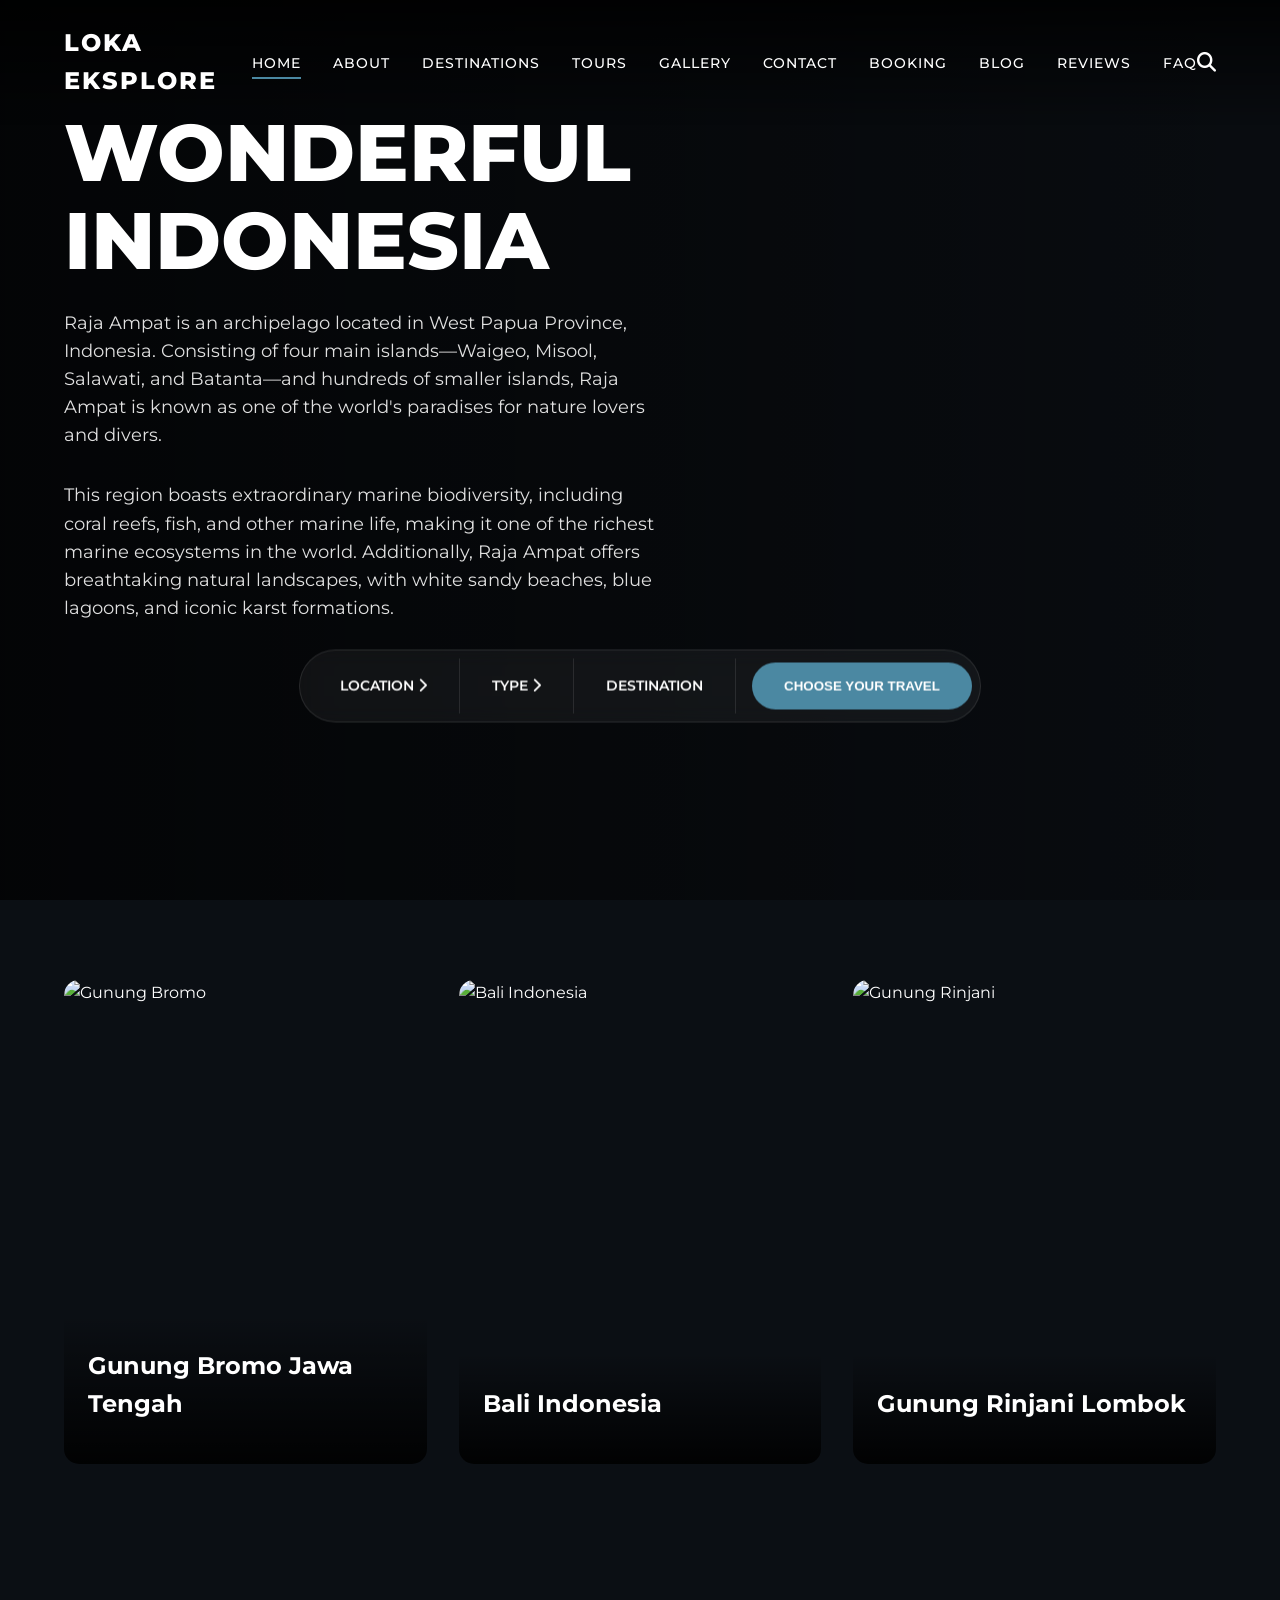
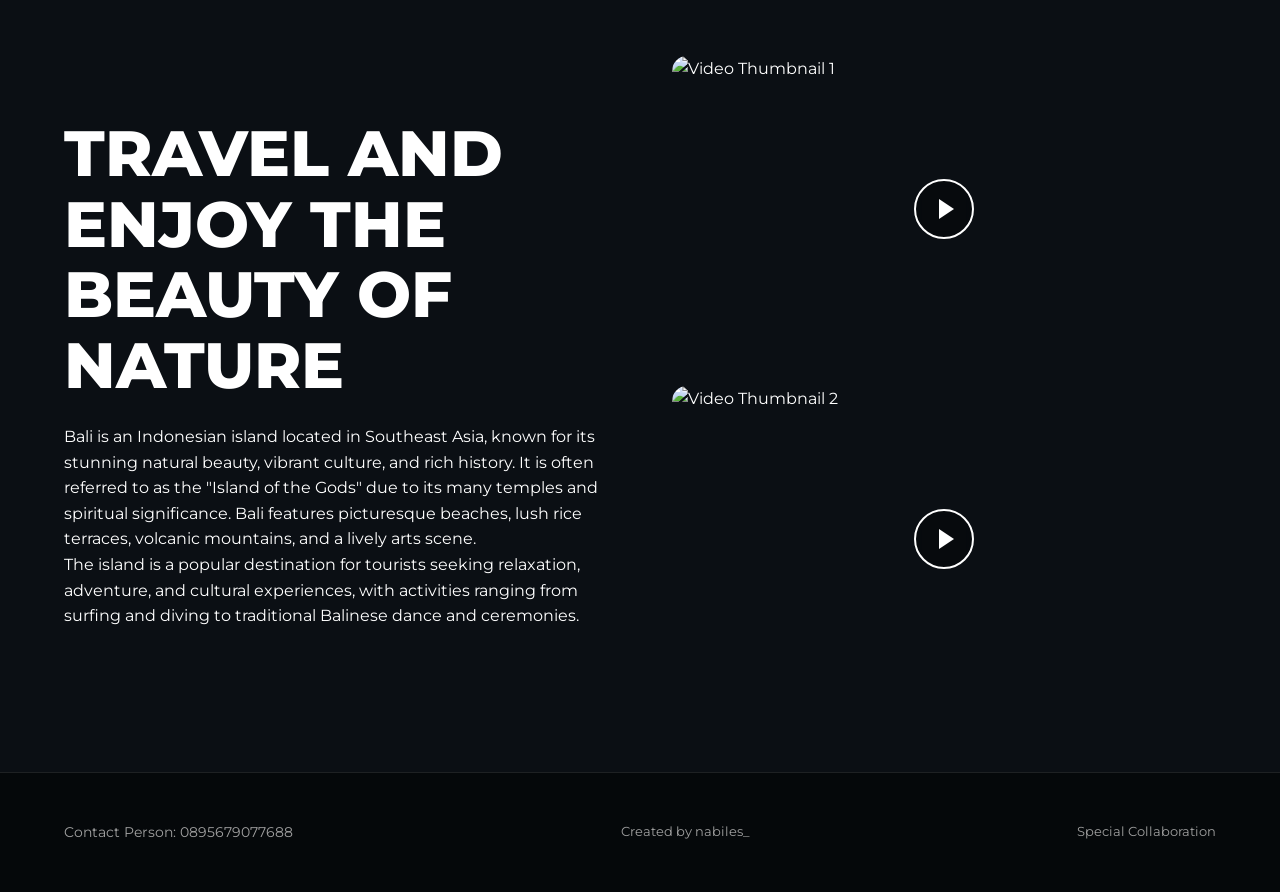
==== index.html @ 3d03f859 "feat: implement initial web pages and site styling for Loka Eksplore tourism platform" ====
<!DOCTYPE html>
<html lang="en">
<head>
    <meta charset="UTF-8">
    <meta name="viewport" content="width=device-width, initial-scale=1.0">
    <title>Loka Eksplore | Wonderful Indonesia</title>
    <link rel="stylesheet" href="css/styles.css">
    <!-- FontAwesome for icons -->
    <link rel="stylesheet" href="https://cdnjs.cloudflare.com/ajax/libs/font-awesome/6.4.0/css/all.min.css">
</head>
<body>

    <header>
        <div class="logo">Loka Eksplore</div>
        <nav>
            <ul>
                <li><a href="index.html" class="active">Home</a></li>
                <li><a href="about.html">About</a></li>
                <li><a href="destinations.html">Destinations</a></li>
                <li><a href="tours.html">Tours</a></li>
                <li><a href="gallery.html">Gallery</a></li>
                <li><a href="contact.html">Contact</a></li>
                <li><a href="booking.html">Booking</a></li>
                <li><a href="blog.html">Blog</a></li>
                <li><a href="reviews.html">Reviews</a></li>
                <li><a href="faq.html">FAQ</a></li>
            </ul>
        </nav>
        <div class="search-icon"><i class="fas fa-search"></i></div>
    </header>

    <main>
        <!-- Hero Section -->
        <section class="hero">
            <div class="hero-content">
                <h1>Wonderful<br>Indonesia</h1>
                <p>Raja Ampat is an archipelago located in West Papua Province, Indonesia. Consisting of four main islands—Waigeo, Misool, Salawati, and Batanta—and hundreds of smaller islands, Raja Ampat is known as one of the world's paradises for nature lovers and divers.</p>
                <p>This region boasts extraordinary marine biodiversity, including coral reefs, fish, and other marine life, making it one of the richest marine ecosystems in the world. Additionally, Raja Ampat offers breathtaking natural landscapes, with white sandy beaches, blue lagoons, and iconic karst formations.</p>
            </div>
            
            <div class="filter-bar">
                <div class="filter-item">LOCATION <i class="fas fa-chevron-right"></i></div>
                <div class="filter-item">TYPE <i class="fas fa-chevron-right"></i></div>
                <div class="filter-item">DESTINATION</div>
                <button class="filter-btn">CHOOSE YOUR TRAVEL</button>
            </div>
        </section>

        <!-- Scrolling Cards Section -->
        <section class="scrolling-destinations">
            <div class="scroll-container">
                <article class="card">
                    <img src="https://images.unsplash.com/photo-1588668214407-6ea9a6d8c272?auto=format&fit=crop&w=600&q=80" alt="Gunung Bromo">
                    <div class="card-info">
                        <h3>Gunung Bromo Jawa Tengah</h3>
                    </div>
                </article>
                <article class="card">
                    <img src="https://images.unsplash.com/photo-1537996194471-e657df975ab4?auto=format&fit=crop&w=600&q=80" alt="Bali Indonesia">
                    <div class="card-info">
                        <h3>Bali Indonesia</h3>
                    </div>
                </article>
                <article class="card">
                    <img src="https://images.unsplash.com/photo-1588668214407-6ea9a6d8c272?auto=format&fit=crop&w=600&q=80" alt="Gunung Rinjani">
                    <div class="card-info">
                        <h3>Gunung Rinjani Lombok</h3>
                    </div>
                </article>
                <article class="card">
                    <img src="https://images.unsplash.com/photo-1604999333679-b86d54738315?auto=format&fit=crop&w=600&q=80" alt="Nusa Penida">
                    <div class="card-info">
                        <h3>Nusa Penida Bali</h3>
                    </div>
                </article>
                <article class="card">
                    <img src="https://images.unsplash.com/photo-1518548419970-58e3b4079ab2?auto=format&fit=crop&w=600&q=80" alt="Raja Ampat">
                    <div class="card-info">
                        <h3>Raja Ampat Papua</h3>
                    </div>
                </article>
            </div>
        </section>

        <!-- Video Section -->
        <section class="video-section">
            <div class="video-text">
                <h2>Travel and<br>Enjoy the<br>Beauty of<br>Nature</h2>
                <p>Bali is an Indonesian island located in Southeast Asia, known for its stunning natural beauty, vibrant culture, and rich history. It is often referred to as the "Island of the Gods" due to its many temples and spiritual significance. Bali features picturesque beaches, lush rice terraces, volcanic mountains, and a lively arts scene.</p>
                <p>The island is a popular destination for tourists seeking relaxation, adventure, and cultural experiences, with activities ranging from surfing and diving to traditional Balinese dance and ceremonies.</p>
            </div>
            <div class="video-grid">
                <div class="video-card">
                    <img src="https://images.unsplash.com/photo-1537996194471-e657df975ab4?auto=format&fit=crop&w=800&q=80" alt="Video Thumbnail 1">
                    <div class="play-btn"></div>
                </div>
                <div class="video-card">
                    <img src="https://images.unsplash.com/photo-1555400038-63f5ba517a47?auto=format&fit=crop&w=800&q=80" alt="Video Thumbnail 2">
                    <div class="play-btn"></div>
                </div>
            </div>
        </section>
    </main>

    <footer>
        <div class="footer-contact">Contact Person: 0895679077688</div>
        <div class="footer-credits">Created by nabiles_</div>
        <div class="footer-credits">Special Collaboration</div>
    </footer>

</body>
</html>
---- css/styles.css ----
@import url('https://fonts.googleapis.com/css2?family=Montserrat:wght@300;400;500;600;700;800&family=Playfair+Display:wght@700&display=swap');

:root {
  --bg-color: #0b0f14;
  --text-primary: #ffffff;
  --text-secondary: #a0a0a0;
  --accent-color: #4b88a2;
  --accent-hover: #3a6b82;
  --glass-bg: rgba(255, 255, 255, 0.05);
  --glass-border: rgba(255, 255, 255, 0.1);
  --glass-blur: blur(10px);
  --font-main: 'Montserrat', sans-serif;
  --font-heading: 'Playfair Display', serif;
}

* {
  margin: 0;
  padding: 0;
  box-sizing: border-box;
}

html {
  scroll-behavior: smooth;
}

body {
  font-family: var(--font-main);
  background-color: var(--bg-color);
  color: var(--text-primary);
  line-height: 1.6;
  overflow-x: hidden;
}

/* Typography */
h1, h2, h3, h4, h5, h6 {
  font-family: var(--font-heading);
  font-weight: 700;
  margin-bottom: 1rem;
}

a {
  text-decoration: none;
  color: inherit;
  transition: color 0.3s ease;
}

a:hover {
  color: var(--accent-color);
}

img, video {
  max-width: 100%;
  height: auto;
  display: block;
}

/* Navigation */
header {
  position: fixed;
  top: 0;
  left: 0;
  width: 100%;
  padding: 1.5rem 5%;
  display: flex;
  justify-content: space-between;
  align-items: center;
  z-index: 1000;
  background: linear-gradient(to bottom, rgba(0,0,0,0.8), transparent);
  transition: background 0.3s ease;
}

.logo {
  font-size: 1.5rem;
  font-weight: 800;
  letter-spacing: 2px;
  text-transform: uppercase;
  color: #fff;
}

nav ul {
  display: flex;
  list-style: none;
  gap: 2rem;
}

nav a {
  font-size: 0.9rem;
  font-weight: 500;
  text-transform: uppercase;
  letter-spacing: 1px;
}

nav a.active {
  border-bottom: 2px solid var(--accent-color);
  padding-bottom: 5px;
}

.search-icon {
  font-size: 1.2rem;
  cursor: pointer;
}

/* Hero Section */
.hero {
  position: relative;
  height: 100vh;
  display: flex;
  flex-direction: column;
  justify-content: center;
  padding: 0 5%;
  background-image: url('https://images.unsplash.com/photo-1518548419970-58e3b4079ab2?auto=format&fit=crop&w=1920&q=80');
  background-size: cover;
  background-position: center;
  background-attachment: fixed;
}

.hero::before {
  content: '';
  position: absolute;
  top: 0; left: 0; width: 100%; height: 100%;
  background: linear-gradient(to right, rgba(0,0,0,0.7) 0%, rgba(0,0,0,0.2) 100%);
}

.hero-content {
  position: relative;
  z-index: 2;
  max-width: 800px;
}

.hero h1 {
  font-size: 5rem;
  line-height: 1.1;
  text-transform: uppercase;
  margin-bottom: 1.5rem;
  font-family: var(--font-main); /* Match image reference */
  font-weight: 800;
}

.hero p {
  font-size: 1.1rem;
  max-width: 600px;
  color: #e0e0e0;
  margin-bottom: 2rem;
}

/* Glassmorphism Search/Filter Bar */
.filter-bar {
  display: flex;
  align-items: center;
  background: var(--glass-bg);
  backdrop-filter: var(--glass-blur);
  -webkit-backdrop-filter: var(--glass-blur);
  border: 1px solid var(--glass-border);
  border-radius: 50px;
  padding: 0.5rem;
  width: max-content;
  margin: 2rem auto;
  position: relative;
  z-index: 10;
  transform: translateY(-50%);
}

.filter-item {
  padding: 1rem 2rem;
  border-right: 1px solid var(--glass-border);
  font-size: 0.9rem;
  font-weight: 600;
  text-transform: uppercase;
  cursor: pointer;
}

.filter-item:last-child {
  border-right: none;
}

.filter-btn {
  background: var(--accent-color);
  color: #fff;
  border: none;
  padding: 1rem 2rem;
  border-radius: 50px;
  font-weight: 600;
  text-transform: uppercase;
  cursor: pointer;
  transition: background 0.3s ease;
  margin-left: 1rem;
}

.filter-btn:hover {
  background: var(--accent-hover);
}

/* Scroll Card Area */
.scrolling-destinations {
  padding: 5rem 5%;
  background-color: var(--bg-color);
}

.scroll-container {
  display: flex;
  overflow-x: auto;
  scroll-snap-type: x mandatory;
  gap: 2rem;
  padding-bottom: 2rem;
  /* Hide scrollbar */
  scrollbar-width: none; /* Firefox */
}

.scroll-container::-webkit-scrollbar {
  display: none; /* Safari and Chrome */
}

.card {
  flex: 0 0 calc(33.333% - 1.33rem);
  scroll-snap-align: start;
  position: relative;
  border-radius: 15px;
  overflow: hidden;
  min-width: 300px;
  aspect-ratio: 3/4;
  cursor: pointer;
  transition: transform 0.3s ease;
}

.card:hover {
  transform: translateY(-10px);
}

.card img {
  width: 100%;
  height: 100%;
  object-fit: cover;
  transition: transform 0.5s ease;
}

.card:hover img {
  transform: scale(1.05);
}

.card-info {
  position: absolute;
  bottom: 0;
  left: 0;
  width: 100%;
  padding: 2rem 1.5rem;
  background: linear-gradient(to top, rgba(0,0,0,0.9), transparent);
}

.card-info h3 {
  font-size: 1.5rem;
  margin-bottom: 0.5rem;
  font-family: var(--font-main);
}

/* Video Section */
.video-section {
  padding: 5rem 5%;
  display: grid;
  grid-template-columns: 1fr 1fr;
  gap: 4rem;
  align-items: center;
}

.video-text h2 {
  font-size: 4rem;
  line-height: 1.1;
  text-transform: uppercase;
  font-family: var(--font-main);
  font-weight: 800;
  margin-bottom: 1.5rem;
}

.video-grid {
  display: grid;
  grid-template-rows: 1fr 1fr;
  gap: 1.5rem;
}

.video-card {
  position: relative;
  border-radius: 15px;
  overflow: hidden;
  aspect-ratio: 16/9;
}

.video-card img {
  width: 100%;
  height: 100%;
  object-fit: cover;
}

.play-btn {
  position: absolute;
  top: 50%;
  left: 50%;
  transform: translate(-50%, -50%);
  width: 60px;
  height: 60px;
  border: 2px solid #fff;
  border-radius: 50%;
  display: flex;
  justify-content: center;
  align-items: center;
  cursor: pointer;
  background: rgba(0,0,0,0.3);
  backdrop-filter: blur(5px);
  transition: all 0.3s ease;
}

.play-btn::after {
  content: '';
  width: 0;
  height: 0;
  border-top: 10px solid transparent;
  border-bottom: 10px solid transparent;
  border-left: 15px solid #fff;
  margin-left: 5px;
}

.play-btn:hover {
  background: var(--accent-color);
  border-color: var(--accent-color);
}

/* Generic Inner Page Header */
.inner-header {
  height: 40vh;
  display: flex;
  justify-content: center;
  align-items: center;
  background-size: cover;
  background-position: center;
  position: relative;
  text-align: center;
}

.inner-header::before {
  content: '';
  position: absolute;
  top: 0; left: 0; width: 100%; height: 100%;
  background: rgba(0,0,0,0.6);
}

.inner-header h1 {
  position: relative;
  z-index: 2;
  font-size: 3.5rem;
  letter-spacing: 2px;
}

/* Container for standard pages */
.container {
  max-width: 1200px;
  margin: 0 auto;
  padding: 4rem 5%;
}

/* Grids */
.grid-3 {
  display: grid;
  grid-template-columns: repeat(auto-fit, minmax(300px, 1fr));
  gap: 2rem;
}

/* Forms */
.form-container {
  background: var(--glass-bg);
  backdrop-filter: var(--glass-blur);
  border: 1px solid var(--glass-border);
  padding: 3rem;
  border-radius: 15px;
  max-width: 600px;
  margin: 0 auto;
}

.form-group {
  margin-bottom: 1.5rem;
}

.form-group label {
  display: block;
  margin-bottom: 0.5rem;
  font-weight: 500;
  color: var(--text-secondary);
}

.form-group input,
.form-group textarea,
.form-group select {
  width: 100%;
  padding: 1rem;
  background: rgba(255, 255, 255, 0.05);
  border: 1px solid var(--glass-border);
  border-radius: 8px;
  color: #fff;
  font-family: inherit;
  transition: border-color 0.3s ease;
}

.form-group input:focus,
.form-group textarea:focus,
.form-group select:focus {
  outline: none;
  border-color: var(--accent-color);
}

.btn-submit {
  width: 100%;
  padding: 1rem;
  background: var(--accent-color);
  color: #fff;
  border: none;
  border-radius: 8px;
  font-size: 1rem;
  font-weight: 600;
  cursor: pointer;
  transition: background 0.3s ease;
}

.btn-submit:hover {
  background: var(--accent-hover);
}

/* Tables for Booking/Tours details */
.data-table {
  width: 100%;
  border-collapse: collapse;
  margin-top: 2rem;
}

.data-table th, .data-table td {
  padding: 1rem;
  text-align: left;
  border-bottom: 1px solid var(--glass-border);
}

.data-table th {
  background: rgba(255,255,255,0.05);
  color: var(--accent-color);
}

/* Footer */
footer {
  background-color: #05080a;
  padding: 3rem 5%;
  display: flex;
  justify-content: space-between;
  align-items: center;
  border-top: 1px solid var(--glass-border);
  flex-wrap: wrap;
  gap: 1rem;
}

.footer-contact {
  font-size: 0.9rem;
  color: var(--text-secondary);
}

.footer-credits {
  font-size: 0.8rem;
  color: var(--text-secondary);
}

/* Responsive */
@media (max-width: 900px) {
  .hero h1 { font-size: 3.5rem; }
  .video-section { grid-template-columns: 1fr; }
  .filter-bar { flex-direction: column; width: 90%; border-radius: 15px; }
  .filter-item { border-right: none; border-bottom: 1px solid var(--glass-border); width: 100%; text-align: center; }
  .filter-btn { margin: 1rem 0 0 0; width: 100%; }
}

@media (max-width: 768px) {
  nav ul { display: none; /* Simplification for mobile, usually needs JS toggle */ }
  .card { flex: 0 0 calc(100% - 2rem); }
}
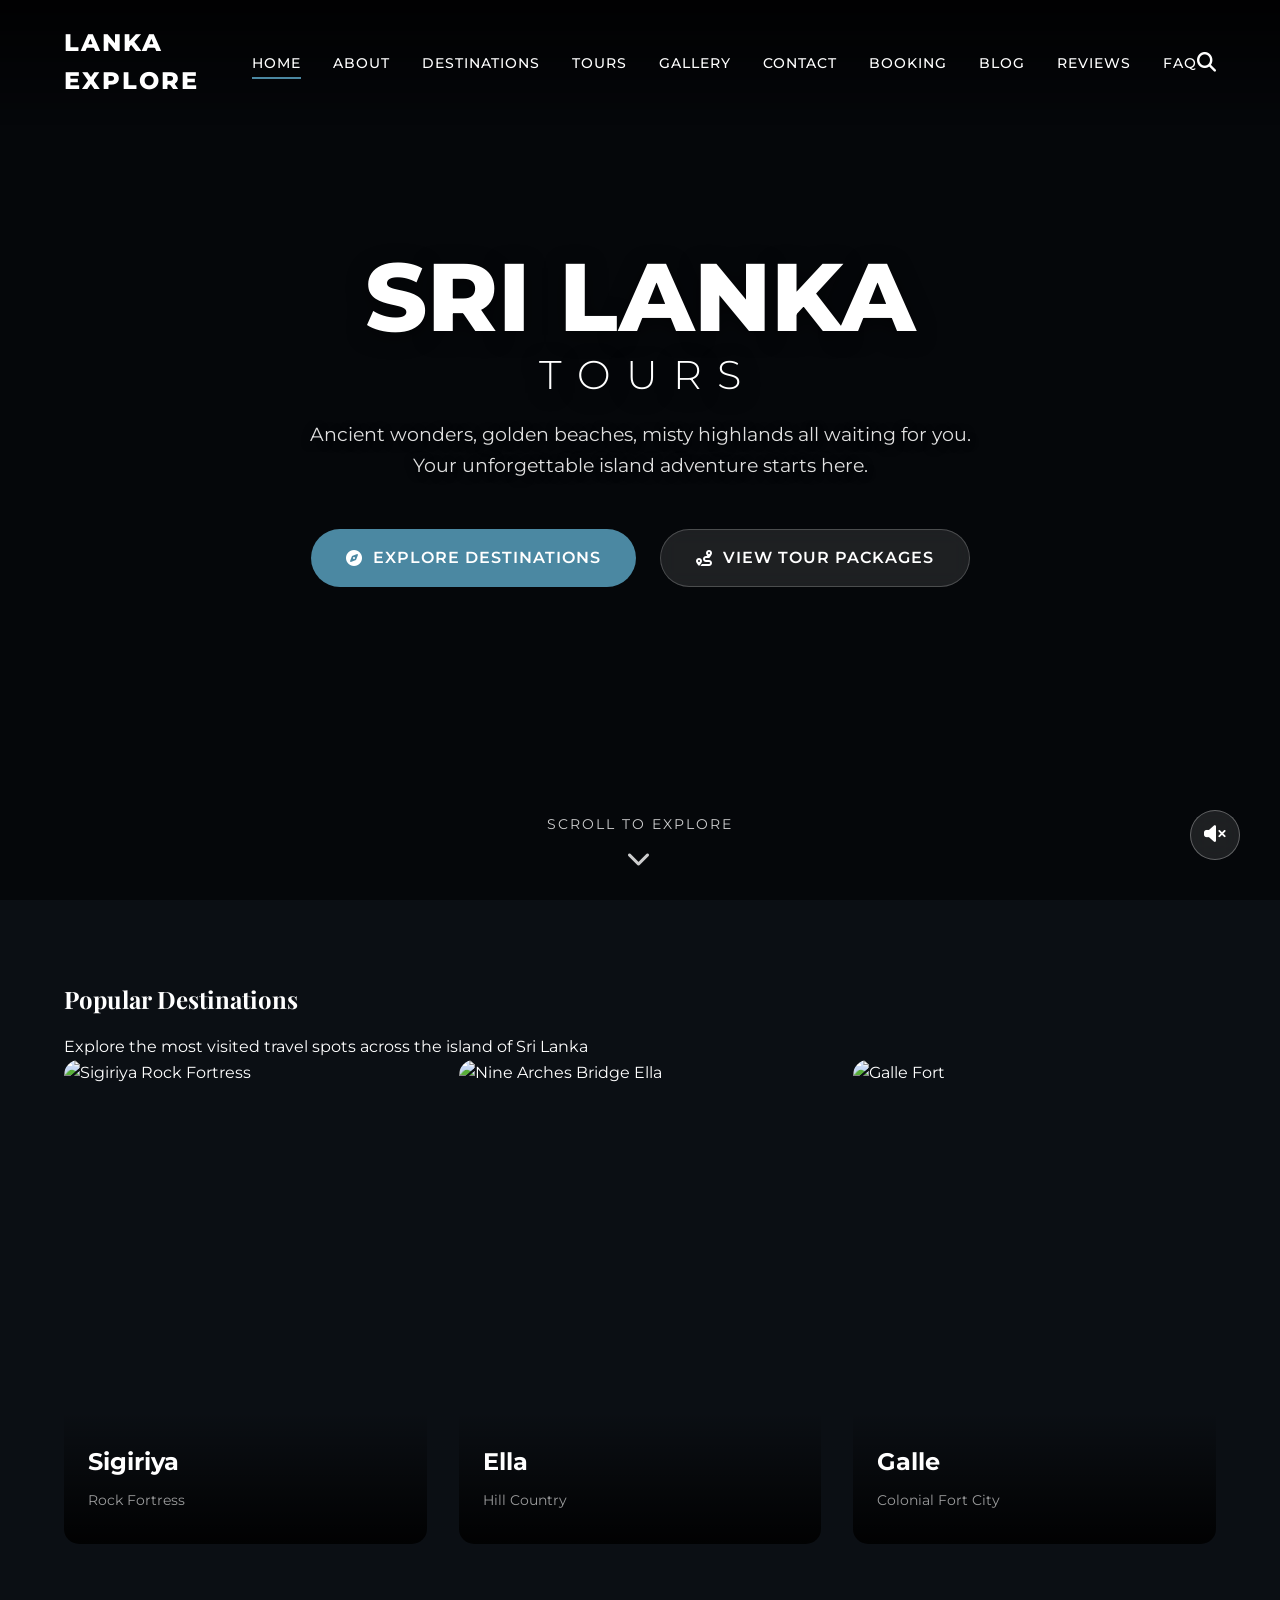
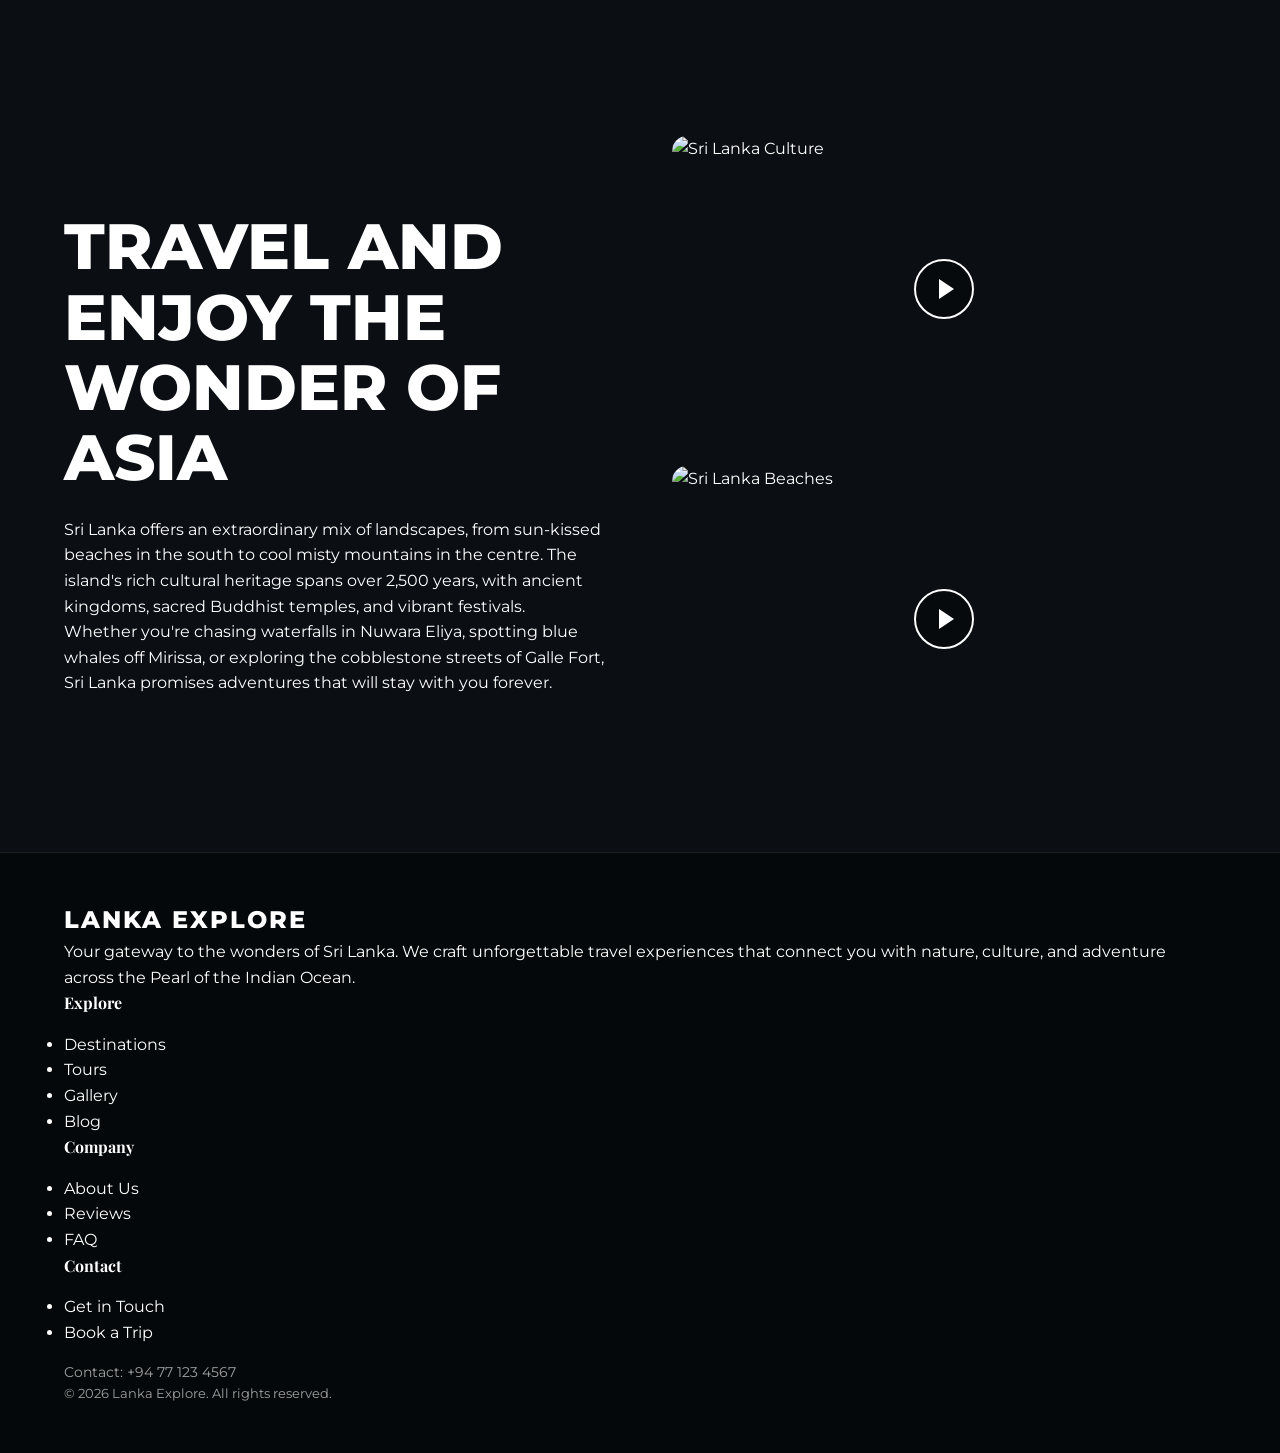
==== commit e3b71035: "feat: rebrand project to Lanka Explore and modernize index page with hero video and updated destinat" ====
--- a/index.html
+++ b/index.html
@@ -3,15 +3,15 @@
 <head>
     <meta charset="UTF-8">
     <meta name="viewport" content="width=device-width, initial-scale=1.0">
-    <title>Loka Eksplore | Wonderful Indonesia</title>
+    <title>Lanka Explore | Wonder of Asia</title>
+    <meta name="description" content="Discover the breathtaking beauty of Sri Lanka with Lanka Explore. Book unforgettable tours to Sigiriya, Ella, Galle, Kandy and more.">
     <link rel="stylesheet" href="css/styles.css">
-    <!-- FontAwesome for icons -->
     <link rel="stylesheet" href="https://cdnjs.cloudflare.com/ajax/libs/font-awesome/6.4.0/css/all.min.css">
 </head>
 <body>
 
     <header>
-        <div class="logo">Loka Eksplore</div>
+        <div class="logo">Lanka Explore</div>
         <nav>
             <ul>
                 <li><a href="index.html" class="active">Home</a></li>
@@ -32,51 +32,80 @@
     <main>
         <!-- Hero Section -->
         <section class="hero">
+            <video autoplay loop muted playsinline class="hero-video" id="heroVideo">
+                <source src="assert/SRI LANKA Experience _ Wild and breathtaking Nature.mp4" type="video/mp4">
+            </video>
+            <button id="muteBtn" class="mute-btn" aria-label="Toggle Mute"><i class="fas fa-volume-mute"></i></button>
+
             <div class="hero-content">
-                <h1>Wonderful<br>Indonesia</h1>
-                <p>Raja Ampat is an archipelago located in West Papua Province, Indonesia. Consisting of four main islands—Waigeo, Misool, Salawati, and Batanta—and hundreds of smaller islands, Raja Ampat is known as one of the world's paradises for nature lovers and divers.</p>
-                <p>This region boasts extraordinary marine biodiversity, including coral reefs, fish, and other marine life, making it one of the richest marine ecosystems in the world. Additionally, Raja Ampat offers breathtaking natural landscapes, with white sandy beaches, blue lagoons, and iconic karst formations.</p>
+                
+                <h1 class="hero-title">
+                    SRI LANKA<br>
+                    <span class="hero-title-sub">TOURS</span>
+                </h1>
+                <p class="hero-subtitle">
+                    Ancient wonders, golden beaches, misty highlands all waiting for you.<br>
+                    Your unforgettable island adventure starts here.
+                </p>
+                <div class="hero-cta">
+                    <a href="destinations.html" class="btn-primary-hero">
+                        <i class="fas fa-compass"></i> Explore Destinations
+                    </a>
+                    <a href="tours.html" class="btn-secondary-hero">
+                        <i class="fas fa-route"></i> View Tour Packages
+                    </a>
+                </div>
+                
             </div>
-            
-            <div class="filter-bar">
-                <div class="filter-item">LOCATION <i class="fas fa-chevron-right"></i></div>
-                <div class="filter-item">TYPE <i class="fas fa-chevron-right"></i></div>
-                <div class="filter-item">DESTINATION</div>
-                <button class="filter-btn">CHOOSE YOUR TRAVEL</button>
+
+            <div class="hero-scroll-hint">
+                <span>Scroll to explore</span>
+                <i class="fas fa-chevron-down hero-scroll-icon"></i>
             </div>
         </section>
 
+
         <!-- Scrolling Cards Section -->
         <section class="scrolling-destinations">
+            <div class="section-title">
+                <h2>Popular Destinations</h2>
+                <p>Explore the most visited travel spots across the island of Sri Lanka</p>
+                <div class="line"></div>
+            </div>
             <div class="scroll-container">
                 <article class="card">
-                    <img src="https://images.unsplash.com/photo-1588668214407-6ea9a6d8c272?auto=format&fit=crop&w=600&q=80" alt="Gunung Bromo">
+                    <img src="https://upload.wikimedia.org/wikipedia/commons/thumb/e/e6/Sigiriya_%28141688197%29.jpeg/800px-Sigiriya_%28141688197%29.jpeg" alt="Sigiriya Rock Fortress">
                     <div class="card-info">
-                        <h3>Gunung Bromo Jawa Tengah</h3>
+                        <h3>Sigiriya</h3>
+                        <p style="color:rgba(255,255,255,0.6); margin:0; font-size:0.85rem;">Rock Fortress</p>
                     </div>
                 </article>
                 <article class="card">
-                    <img src="https://images.unsplash.com/photo-1537996194471-e657df975ab4?auto=format&fit=crop&w=600&q=80" alt="Bali Indonesia">
+                    <img src="https://upload.wikimedia.org/wikipedia/commons/thumb/c/c6/NuwaraEliya_from_top.jpg/800px-NuwaraEliya_from_top.jpg" alt="Nine Arches Bridge Ella">
                     <div class="card-info">
-                        <h3>Bali Indonesia</h3>
+                        <h3>Ella</h3>
+                        <p style="color:rgba(255,255,255,0.6); margin:0; font-size:0.85rem;">Hill Country</p>
                     </div>
                 </article>
                 <article class="card">
-                    <img src="https://images.unsplash.com/photo-1588668214407-6ea9a6d8c272?auto=format&fit=crop&w=600&q=80" alt="Gunung Rinjani">
+                    <img src="https://upload.wikimedia.org/wikipedia/commons/thumb/7/77/Galle_Fort.jpg/800px-Galle_Fort.jpg" alt="Galle Fort">
                     <div class="card-info">
-                        <h3>Gunung Rinjani Lombok</h3>
+                        <h3>Galle</h3>
+                        <p style="color:rgba(255,255,255,0.6); margin:0; font-size:0.85rem;">Colonial Fort City</p>
                     </div>
                 </article>
                 <article class="card">
-                    <img src="https://images.unsplash.com/photo-1604999333679-b86d54738315?auto=format&fit=crop&w=600&q=80" alt="Nusa Penida">
+                    <img src="https://upload.wikimedia.org/wikipedia/commons/thumb/e/eb/SL_Kandy_asv2020-01_img33_Sacred_Tooth_Temple.jpg/800px-SL_Kandy_asv2020-01_img33_Sacred_Tooth_Temple.jpg" alt="Kandy Temple">
                     <div class="card-info">
-                        <h3>Nusa Penida Bali</h3>
+                        <h3>Kandy</h3>
+                        <p style="color:rgba(255,255,255,0.6); margin:0; font-size:0.85rem;">Sacred City</p>
                     </div>
                 </article>
                 <article class="card">
-                    <img src="https://images.unsplash.com/photo-1518548419970-58e3b4079ab2?auto=format&fit=crop&w=600&q=80" alt="Raja Ampat">
+                    <img src="https://upload.wikimedia.org/wikipedia/commons/thumb/7/77/Yala_Beach.jpg/800px-Yala_Beach.jpg" alt="Mirissa Beach">
                     <div class="card-info">
-                        <h3>Raja Ampat Papua</h3>
+                        <h3>Mirissa</h3>
+                        <p style="color:rgba(255,255,255,0.6); margin:0; font-size:0.85rem;">Beach Paradise</p>
                     </div>
                 </article>
             </div>
@@ -85,17 +114,17 @@
         <!-- Video Section -->
         <section class="video-section">
             <div class="video-text">
-                <h2>Travel and<br>Enjoy the<br>Beauty of<br>Nature</h2>
-                <p>Bali is an Indonesian island located in Southeast Asia, known for its stunning natural beauty, vibrant culture, and rich history. It is often referred to as the "Island of the Gods" due to its many temples and spiritual significance. Bali features picturesque beaches, lush rice terraces, volcanic mountains, and a lively arts scene.</p>
-                <p>The island is a popular destination for tourists seeking relaxation, adventure, and cultural experiences, with activities ranging from surfing and diving to traditional Balinese dance and ceremonies.</p>
+                <h2>Travel and<br>Enjoy the<br>Wonder of<br>Asia</h2>
+                <p>Sri Lanka offers an extraordinary mix of landscapes, from sun-kissed beaches in the south to cool misty mountains in the centre. The island's rich cultural heritage spans over 2,500 years, with ancient kingdoms, sacred Buddhist temples, and vibrant festivals.</p>
+                <p>Whether you're chasing waterfalls in Nuwara Eliya, spotting blue whales off Mirissa, or exploring the cobblestone streets of Galle Fort, Sri Lanka promises adventures that will stay with you forever.</p>
             </div>
             <div class="video-grid">
                 <div class="video-card">
-                    <img src="https://images.unsplash.com/photo-1537996194471-e657df975ab4?auto=format&fit=crop&w=800&q=80" alt="Video Thumbnail 1">
+                    <img src="https://upload.wikimedia.org/wikipedia/commons/thumb/e/eb/SL_Kandy_asv2020-01_img33_Sacred_Tooth_Temple.jpg/800px-SL_Kandy_asv2020-01_img33_Sacred_Tooth_Temple.jpg" alt="Sri Lanka Culture">
                     <div class="play-btn"></div>
                 </div>
                 <div class="video-card">
-                    <img src="https://images.unsplash.com/photo-1555400038-63f5ba517a47?auto=format&fit=crop&w=800&q=80" alt="Video Thumbnail 2">
+                    <img src="https://upload.wikimedia.org/wikipedia/commons/thumb/7/77/Yala_Beach.jpg/800px-Yala_Beach.jpg" alt="Sri Lanka Beaches">
                     <div class="play-btn"></div>
                 </div>
             </div>
@@ -103,10 +132,58 @@
     </main>
 
     <footer>
-        <div class="footer-contact">Contact Person: 0895679077688</div>
-        <div class="footer-credits">Created by nabiles_</div>
-        <div class="footer-credits">Special Collaboration</div>
+        <div class="footer-content">
+            <div class="footer-brand">
+                <span class="logo">Lanka Explore</span>
+                <p>Your gateway to the wonders of Sri Lanka. We craft unforgettable travel experiences that connect you with nature, culture, and adventure across the Pearl of the Indian Ocean.</p>
+            </div>
+            <div class="footer-col">
+                <h4>Explore</h4>
+                <ul>
+                    <li><a href="destinations.html">Destinations</a></li>
+                    <li><a href="tours.html">Tours</a></li>
+                    <li><a href="gallery.html">Gallery</a></li>
+                    <li><a href="blog.html">Blog</a></li>
+                </ul>
+            </div>
+            <div class="footer-col">
+                <h4>Company</h4>
+                <ul>
+                    <li><a href="about.html">About Us</a></li>
+                    <li><a href="reviews.html">Reviews</a></li>
+                    <li><a href="faq.html">FAQ</a></li>
+                </ul>
+            </div>
+            <div class="footer-col">
+                <h4>Contact</h4>
+                <ul>
+                    <li><a href="contact.html">Get in Touch</a></li>
+                    <li><a href="booking.html">Book a Trip</a></li>
+                </ul>
+            </div>
+        </div>
+        <div class="footer-bottom">
+            <div class="footer-contact">Contact: +94 77 123 4567</div>
+            <div class="footer-credits">&copy; 2026 Lanka Explore. All rights reserved.</div>
+        </div>
     </footer>
 
+    <script>
+        const video = document.getElementById('heroVideo');
+        const muteBtn = document.getElementById('muteBtn');
+        const icon = muteBtn.querySelector('i');
+
+        muteBtn.addEventListener('click', () => {
+            if (video.muted) {
+                video.muted = false;
+                icon.classList.remove('fa-volume-mute');
+                icon.classList.add('fa-volume-up');
+            } else {
+                video.muted = true;
+                icon.classList.remove('fa-volume-up');
+                icon.classList.add('fa-volume-mute');
+            }
+        });
+    </script>
 </body>
 </html>
--- a/css/styles.css
+++ b/css/styles.css
@@ -107,40 +107,223 @@
   display: flex;
   flex-direction: column;
   justify-content: center;
+  align-items: center;
+  text-align: center;
   padding: 0 5%;
-  background-image: url('https://images.unsplash.com/photo-1518548419970-58e3b4079ab2?auto=format&fit=crop&w=1920&q=80');
-  background-size: cover;
-  background-position: center;
-  background-attachment: fixed;
+  overflow: hidden;
+  background-color: var(--bg-color);
+}
+
+.hero-video {
+  position: absolute;
+  top: 50%;
+  left: 50%;
+  min-width: 100%;
+  min-height: 100%;
+  width: auto;
+  height: auto;
+  object-fit: cover;
+  transform: translate(-50%, -50%);
+  z-index: 0;
+}
+
+.mute-btn {
+  position: absolute;
+  bottom: 40px;
+  right: 40px;
+  z-index: 10;
+  background: rgba(255, 255, 255, 0.1);
+  backdrop-filter: blur(10px);
+  -webkit-backdrop-filter: blur(10px);
+  border: 1px solid rgba(255,255,255,0.3);
+  color: white;
+  width: 50px;
+  height: 50px;
+  border-radius: 50%;
+  cursor: pointer;
+  display: flex;
+  justify-content: center;
+  align-items: center;
+  font-size: 1.2rem;
+  transition: all 0.3s ease;
+}
+
+.mute-btn:hover {
+  background: rgba(255, 255, 255, 0.3);
+  transform: scale(1.1);
 }
 
 .hero::before {
   content: '';
   position: absolute;
   top: 0; left: 0; width: 100%; height: 100%;
-  background: linear-gradient(to right, rgba(0,0,0,0.7) 0%, rgba(0,0,0,0.2) 100%);
+  background: rgba(0,0,0,0.5);
+  z-index: 1;
 }
 
 .hero-content {
   position: relative;
   z-index: 2;
-  max-width: 800px;
-}
-
-.hero h1 {
-  font-size: 5rem;
-  line-height: 1.1;
+  max-width: 900px;
+  display: flex;
+  flex-direction: column;
+  align-items: center;
+}
+
+.hero-badge {
+  display: inline-block;
+  padding: 8px 20px;
+  background: rgba(255, 255, 255, 0.1);
+  backdrop-filter: blur(10px);
+  -webkit-backdrop-filter: blur(10px);
+  border: 1px solid rgba(255, 255, 255, 0.2);
+  border-radius: 30px;
+  font-size: 0.9rem;
+  font-weight: 600;
+  text-transform: uppercase;
+  letter-spacing: 2px;
+  margin-bottom: 2rem;
+}
+
+.hero-title {
+  font-size: 6rem;
+  line-height: 1;
+  font-family: var(--font-main);
+  font-weight: 800;
   text-transform: uppercase;
   margin-bottom: 1.5rem;
-  font-family: var(--font-main); /* Match image reference */
+  text-shadow: 0 4px 20px rgba(0, 0, 0, 0.5);
+}
+
+.hero-title-sub {
+  display: block;
+  font-size: 2.5rem;
+  font-weight: 300;
+  letter-spacing: 15px;
+  margin-top: 10px;
+  margin-right: -15px;
+}
+
+.hero-subtitle {
+  font-size: 1.2rem;
+  color: #e0e0e0;
+  margin-bottom: 3rem;
+  max-width: 700px;
+  text-shadow: 0 2px 10px rgba(0, 0, 0, 0.5);
+}
+
+.hero-cta {
+  display: flex;
+  gap: 1.5rem;
+  margin-bottom: 4rem;
+  justify-content: center;
+}
+
+.btn-primary-hero {
+  background: var(--accent-color);
+  color: white;
+  padding: 15px 35px;
+  border-radius: 50px;
+  font-weight: 600;
+  text-transform: uppercase;
+  letter-spacing: 1px;
+  transition: all 0.3s ease;
+  display: flex;
+  align-items: center;
+  gap: 10px;
+}
+
+.btn-primary-hero:hover {
+  background: var(--accent-hover);
+  transform: translateY(-3px);
+  box-shadow: 0 10px 20px rgba(0, 0, 0, 0.3);
+}
+
+.btn-secondary-hero {
+  background: rgba(255, 255, 255, 0.1);
+  backdrop-filter: blur(10px);
+  -webkit-backdrop-filter: blur(10px);
+  border: 1px solid rgba(255, 255, 255, 0.2);
+  color: white;
+  padding: 15px 35px;
+  border-radius: 50px;
+  font-weight: 600;
+  text-transform: uppercase;
+  letter-spacing: 1px;
+  transition: all 0.3s ease;
+  display: flex;
+  align-items: center;
+  gap: 10px;
+}
+
+.btn-secondary-hero:hover {
+  background: rgba(255, 255, 255, 0.2);
+  transform: translateY(-3px);
+  box-shadow: 0 10px 20px rgba(0, 0, 0, 0.3);
+}
+
+.hero-stats {
+  display: flex;
+  gap: 2.5rem;
+  align-items: center;
+  background: rgba(0, 0, 0, 0.4);
+  backdrop-filter: blur(10px);
+  -webkit-backdrop-filter: blur(10px);
+  padding: 20px 40px;
+  border-radius: 20px;
+  border: 1px solid rgba(255, 255, 255, 0.1);
+  box-shadow: 0 10px 30px rgba(0,0,0,0.3);
+}
+
+.hero-stat {
+  display: flex;
+  flex-direction: column;
+}
+
+.stat-num {
+  font-size: 1.8rem;
   font-weight: 800;
-}
-
-.hero p {
-  font-size: 1.1rem;
-  max-width: 600px;
-  color: #e0e0e0;
-  margin-bottom: 2rem;
+  color: var(--accent-color);
+}
+
+.stat-label {
+  font-size: 0.8rem;
+  text-transform: uppercase;
+  letter-spacing: 1px;
+  color: #ccc;
+}
+
+.hero-stat-divider {
+  width: 1px;
+  height: 40px;
+  background: rgba(255, 255, 255, 0.2);
+}
+
+.hero-scroll-hint {
+  position: absolute;
+  bottom: 30px;
+  left: 50%;
+  transform: translateX(-50%);
+  display: flex;
+  flex-direction: column;
+  align-items: center;
+  gap: 10px;
+  z-index: 2;
+  opacity: 0.8;
+  animation: bounce 2s infinite;
+  font-size: 0.9rem;
+  text-transform: uppercase;
+  letter-spacing: 2px;
+}
+
+.hero-scroll-icon {
+  font-size: 1.5rem;
+}
+
+@keyframes bounce {
+  0%, 20%, 50%, 80%, 100% { transform: translateY(0) translateX(-50%); }
+  40% { transform: translateY(-10px) translateX(-50%); }
+  60% { transform: translateY(-5px) translateX(-50%); }
 }
 
 /* Glassmorphism Search/Filter Bar */
@@ -463,7 +646,11 @@
 
 /* Responsive */
 @media (max-width: 900px) {
-  .hero h1 { font-size: 3.5rem; }
+  .hero-title { font-size: 4rem; }
+  .hero-title-sub { font-size: 1.8rem; letter-spacing: 10px; margin-right: -10px; }
+  .hero-subtitle { font-size: 1rem; }
+  .hero-stats { flex-direction: column; gap: 1rem; padding: 15px; }
+  .hero-stat-divider { width: 100%; height: 1px; }
   .video-section { grid-template-columns: 1fr; }
   .filter-bar { flex-direction: column; width: 90%; border-radius: 15px; }
   .filter-item { border-right: none; border-bottom: 1px solid var(--glass-border); width: 100%; text-align: center; }
@@ -471,6 +658,10 @@
 }
 
 @media (max-width: 768px) {
+  .hero-title { font-size: 3rem; }
+  .hero-title-sub { font-size: 1.2rem; letter-spacing: 5px; margin-right: -5px; }
+  .hero-cta { flex-direction: column; width: 100%; }
+  .btn-primary-hero, .btn-secondary-hero { width: 100%; justify-content: center; }
   nav ul { display: none; /* Simplification for mobile, usually needs JS toggle */ }
   .card { flex: 0 0 calc(100% - 2rem); }
 }
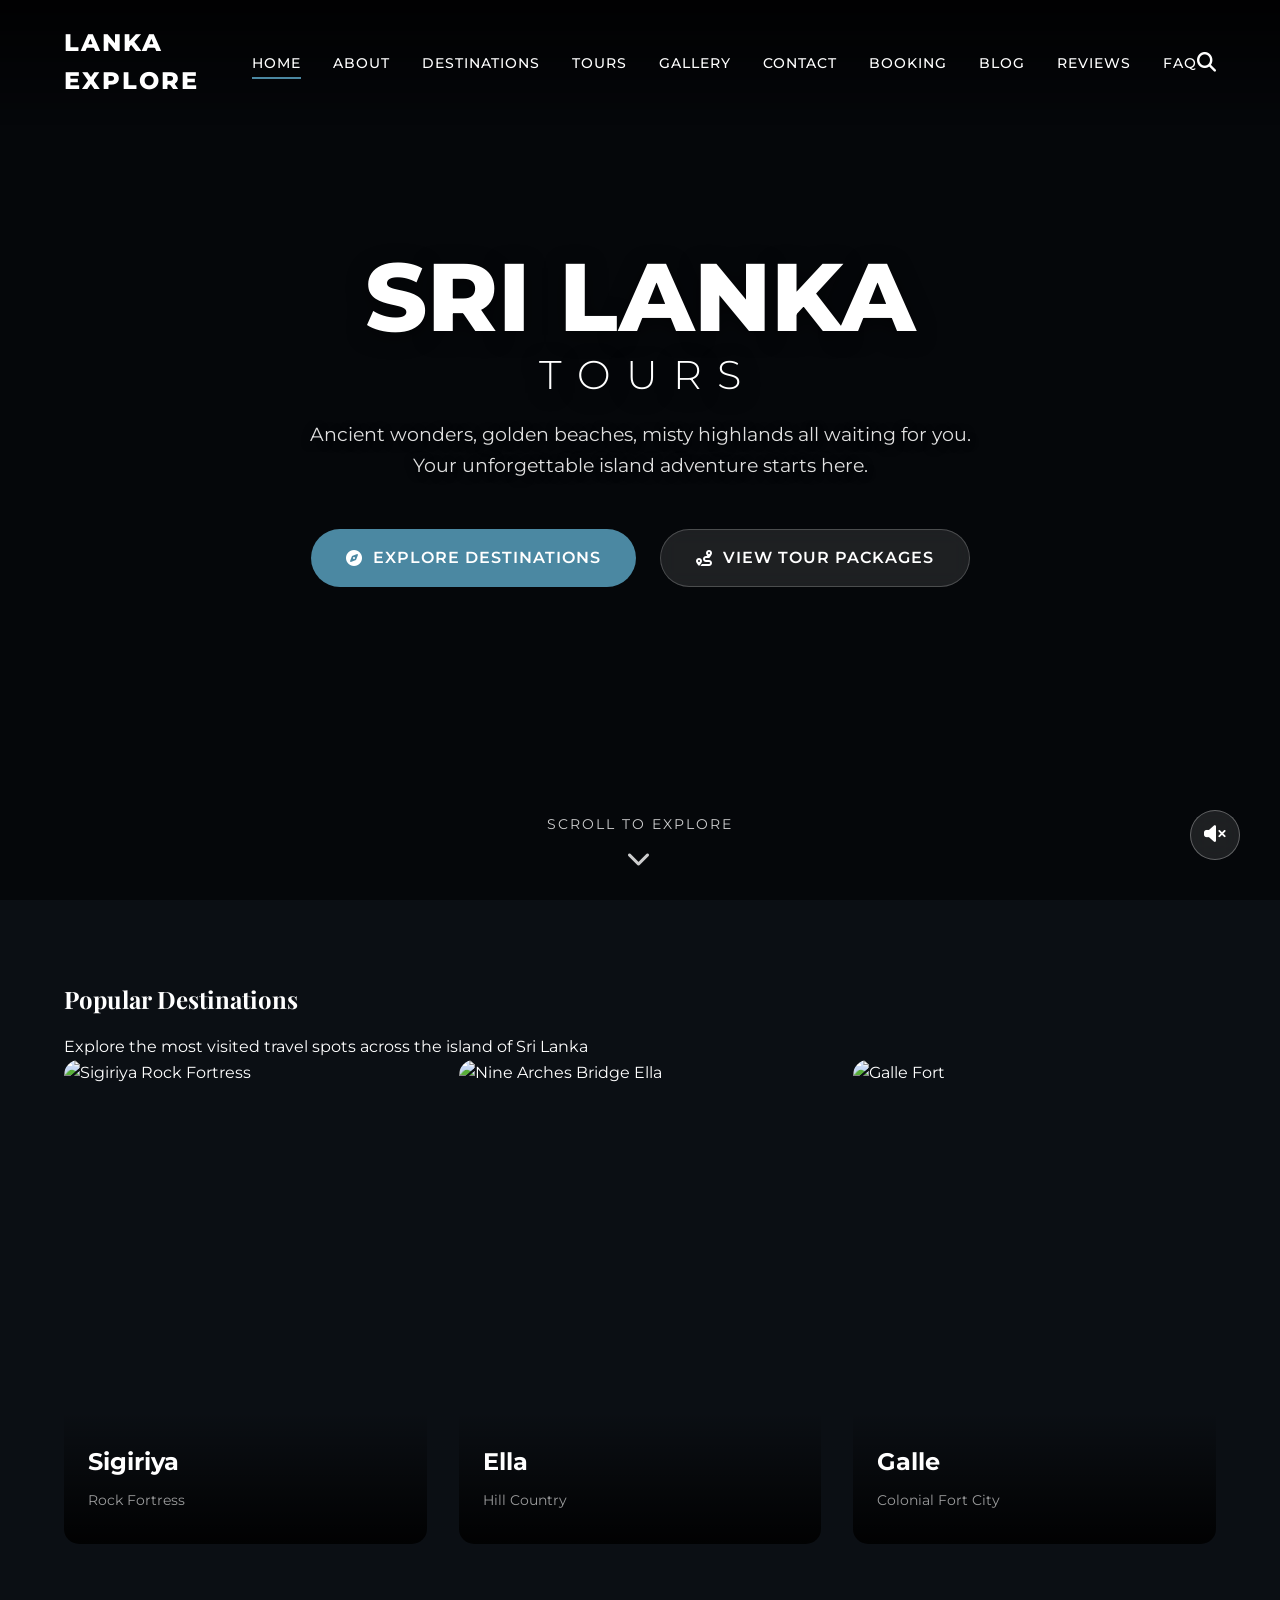
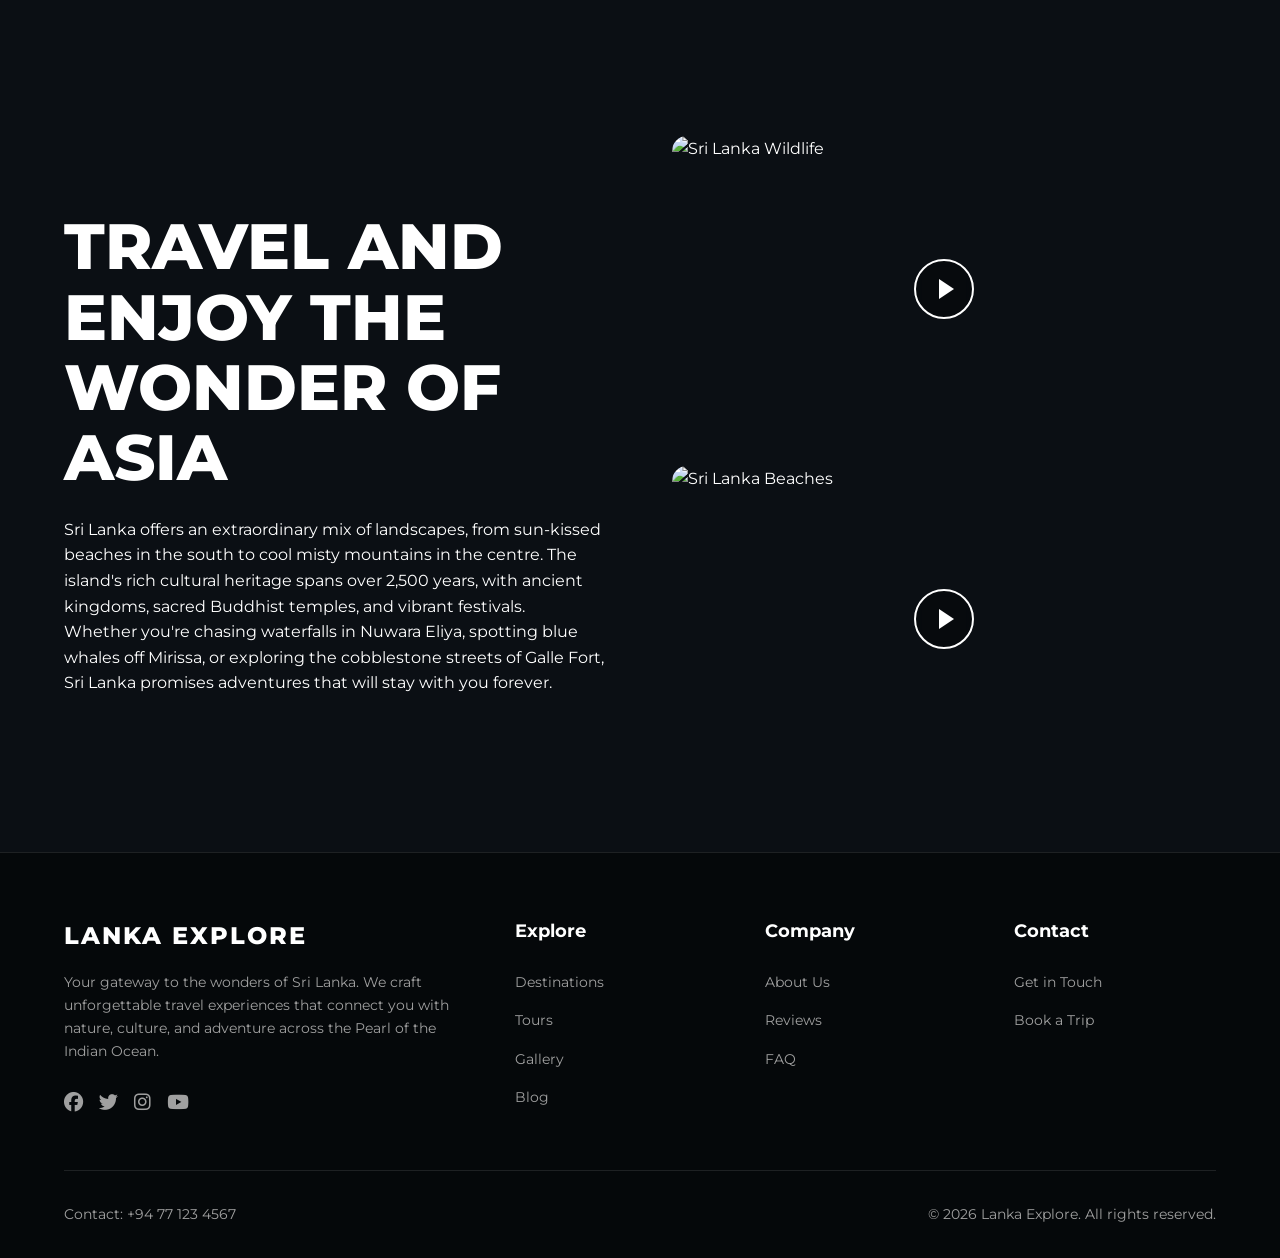
==== commit 4abd5d58: "refactor: update Wikimedia image source URLs to direct paths and initialize new external stylesheet." ====
--- a/index.html
+++ b/index.html
@@ -74,35 +74,35 @@
             </div>
             <div class="scroll-container">
                 <article class="card">
-                    <img src="https://upload.wikimedia.org/wikipedia/commons/thumb/e/e6/Sigiriya_%28141688197%29.jpeg/800px-Sigiriya_%28141688197%29.jpeg" alt="Sigiriya Rock Fortress">
+                    <img src="https://upload.wikimedia.org/wikipedia/commons/e/e6/Sigiriya_%28141688197%29.jpeg" alt="Sigiriya Rock Fortress">
                     <div class="card-info">
                         <h3>Sigiriya</h3>
                         <p style="color:rgba(255,255,255,0.6); margin:0; font-size:0.85rem;">Rock Fortress</p>
                     </div>
                 </article>
                 <article class="card">
-                    <img src="https://upload.wikimedia.org/wikipedia/commons/thumb/c/c6/NuwaraEliya_from_top.jpg/800px-NuwaraEliya_from_top.jpg" alt="Nine Arches Bridge Ella">
+                    <img src="https://upload.wikimedia.org/wikipedia/commons/c/c6/NuwaraEliya_from_top.jpg" alt="Nine Arches Bridge Ella">
                     <div class="card-info">
                         <h3>Ella</h3>
                         <p style="color:rgba(255,255,255,0.6); margin:0; font-size:0.85rem;">Hill Country</p>
                     </div>
                 </article>
                 <article class="card">
-                    <img src="https://upload.wikimedia.org/wikipedia/commons/thumb/7/77/Galle_Fort.jpg/800px-Galle_Fort.jpg" alt="Galle Fort">
+                    <img src="https://upload.wikimedia.org/wikipedia/commons/7/77/Galle_Fort.jpg" alt="Galle Fort">
                     <div class="card-info">
                         <h3>Galle</h3>
                         <p style="color:rgba(255,255,255,0.6); margin:0; font-size:0.85rem;">Colonial Fort City</p>
                     </div>
                 </article>
                 <article class="card">
-                    <img src="https://upload.wikimedia.org/wikipedia/commons/thumb/e/eb/SL_Kandy_asv2020-01_img33_Sacred_Tooth_Temple.jpg/800px-SL_Kandy_asv2020-01_img33_Sacred_Tooth_Temple.jpg" alt="Kandy Temple">
+                    <img src="https://upload.wikimedia.org/wikipedia/commons/e/eb/SL_Kandy_asv2020-01_img33_Sacred_Tooth_Temple.jpg" alt="Tea Plantations">
                     <div class="card-info">
-                        <h3>Kandy</h3>
-                        <p style="color:rgba(255,255,255,0.6); margin:0; font-size:0.85rem;">Sacred City</p>
+                        <h3>Kandy / Nuwara Eliya</h3>
+                        <p style="color:rgba(255,255,255,0.6); margin:0; font-size:0.85rem;">Tea Country</p>
                     </div>
                 </article>
                 <article class="card">
-                    <img src="https://upload.wikimedia.org/wikipedia/commons/thumb/7/77/Yala_Beach.jpg/800px-Yala_Beach.jpg" alt="Mirissa Beach">
+                    <img src="https://upload.wikimedia.org/wikipedia/commons/7/77/Yala_Beach.jpg" alt="Mirissa Beach">
                     <div class="card-info">
                         <h3>Mirissa</h3>
                         <p style="color:rgba(255,255,255,0.6); margin:0; font-size:0.85rem;">Beach Paradise</p>
@@ -120,11 +120,11 @@
             </div>
             <div class="video-grid">
                 <div class="video-card">
-                    <img src="https://upload.wikimedia.org/wikipedia/commons/thumb/e/eb/SL_Kandy_asv2020-01_img33_Sacred_Tooth_Temple.jpg/800px-SL_Kandy_asv2020-01_img33_Sacred_Tooth_Temple.jpg" alt="Sri Lanka Culture">
+                    <img src="https://upload.wikimedia.org/wikipedia/commons/3/3d/Elephants_in_Minneriya_National_Park.jpg" alt="Sri Lanka Wildlife">
                     <div class="play-btn"></div>
                 </div>
                 <div class="video-card">
-                    <img src="https://upload.wikimedia.org/wikipedia/commons/thumb/7/77/Yala_Beach.jpg/800px-Yala_Beach.jpg" alt="Sri Lanka Beaches">
+                    <img src="https://upload.wikimedia.org/wikipedia/commons/7/77/Yala_Beach.jpg" alt="Sri Lanka Beaches">
                     <div class="play-btn"></div>
                 </div>
             </div>
@@ -136,6 +136,12 @@
             <div class="footer-brand">
                 <span class="logo">Lanka Explore</span>
                 <p>Your gateway to the wonders of Sri Lanka. We craft unforgettable travel experiences that connect you with nature, culture, and adventure across the Pearl of the Indian Ocean.</p>
+                <div style="margin-top: 1.5rem; display: flex; gap: 1rem;">
+                    <a href="#" style="color: var(--text-secondary); font-size: 1.2rem; transition: color 0.3s;"><i class="fab fa-facebook"></i></a>
+                    <a href="#" style="color: var(--text-secondary); font-size: 1.2rem; transition: color 0.3s;"><i class="fab fa-twitter"></i></a>
+                    <a href="#" style="color: var(--text-secondary); font-size: 1.2rem; transition: color 0.3s;"><i class="fab fa-instagram"></i></a>
+                    <a href="#" style="color: var(--text-secondary); font-size: 1.2rem; transition: color 0.3s;"><i class="fab fa-youtube"></i></a>
+                </div>
             </div>
             <div class="footer-col">
                 <h4>Explore</h4>
--- a/css/styles.css
+++ b/css/styles.css
@@ -625,11 +625,65 @@
 /* Footer */
 footer {
   background-color: #05080a;
-  padding: 3rem 5%;
+  padding: 4rem 5% 2rem;
+  border-top: 1px solid var(--glass-border);
+}
+
+.footer-content {
+  display: grid;
+  grid-template-columns: 2fr 1fr 1fr 1fr;
+  gap: 3rem;
+  margin-bottom: 3rem;
+}
+
+.footer-brand .logo {
+  font-size: 1.5rem;
+  font-weight: 800;
+  letter-spacing: 2px;
+  color: #fff;
+  display: inline-block;
+  margin-bottom: 1rem;
+}
+
+.footer-brand p {
+  color: var(--text-secondary);
+  font-size: 0.9rem;
+  line-height: 1.6;
+}
+
+.footer-col h4 {
+  color: #fff;
+  font-size: 1.1rem;
+  margin-bottom: 1.5rem;
+  font-family: var(--font-main);
+}
+
+.footer-col ul {
+  list-style: none;
+  padding: 0;
+}
+
+.footer-col ul li {
+  margin-bottom: 0.8rem;
+}
+
+.footer-col ul li a {
+  color: var(--text-secondary);
+  text-decoration: none;
+  font-size: 0.9rem;
+  transition: color 0.3s ease;
+}
+
+.footer-col ul li a:hover {
+  color: var(--accent-color);
+}
+
+.footer-bottom {
   display: flex;
   justify-content: space-between;
   align-items: center;
-  border-top: 1px solid var(--glass-border);
+  padding-top: 2rem;
+  border-top: 1px solid rgba(255,255,255,0.1);
   flex-wrap: wrap;
   gap: 1rem;
 }
@@ -640,8 +694,24 @@
 }
 
 .footer-credits {
-  font-size: 0.8rem;
+  font-size: 0.9rem;
   color: var(--text-secondary);
+}
+
+@media (max-width: 900px) {
+  .footer-content {
+    grid-template-columns: 1fr 1fr;
+  }
+}
+
+@media (max-width: 600px) {
+  .footer-content {
+    grid-template-columns: 1fr;
+  }
+  .footer-bottom {
+    flex-direction: column;
+    text-align: center;
+  }
 }
 
 /* Responsive */
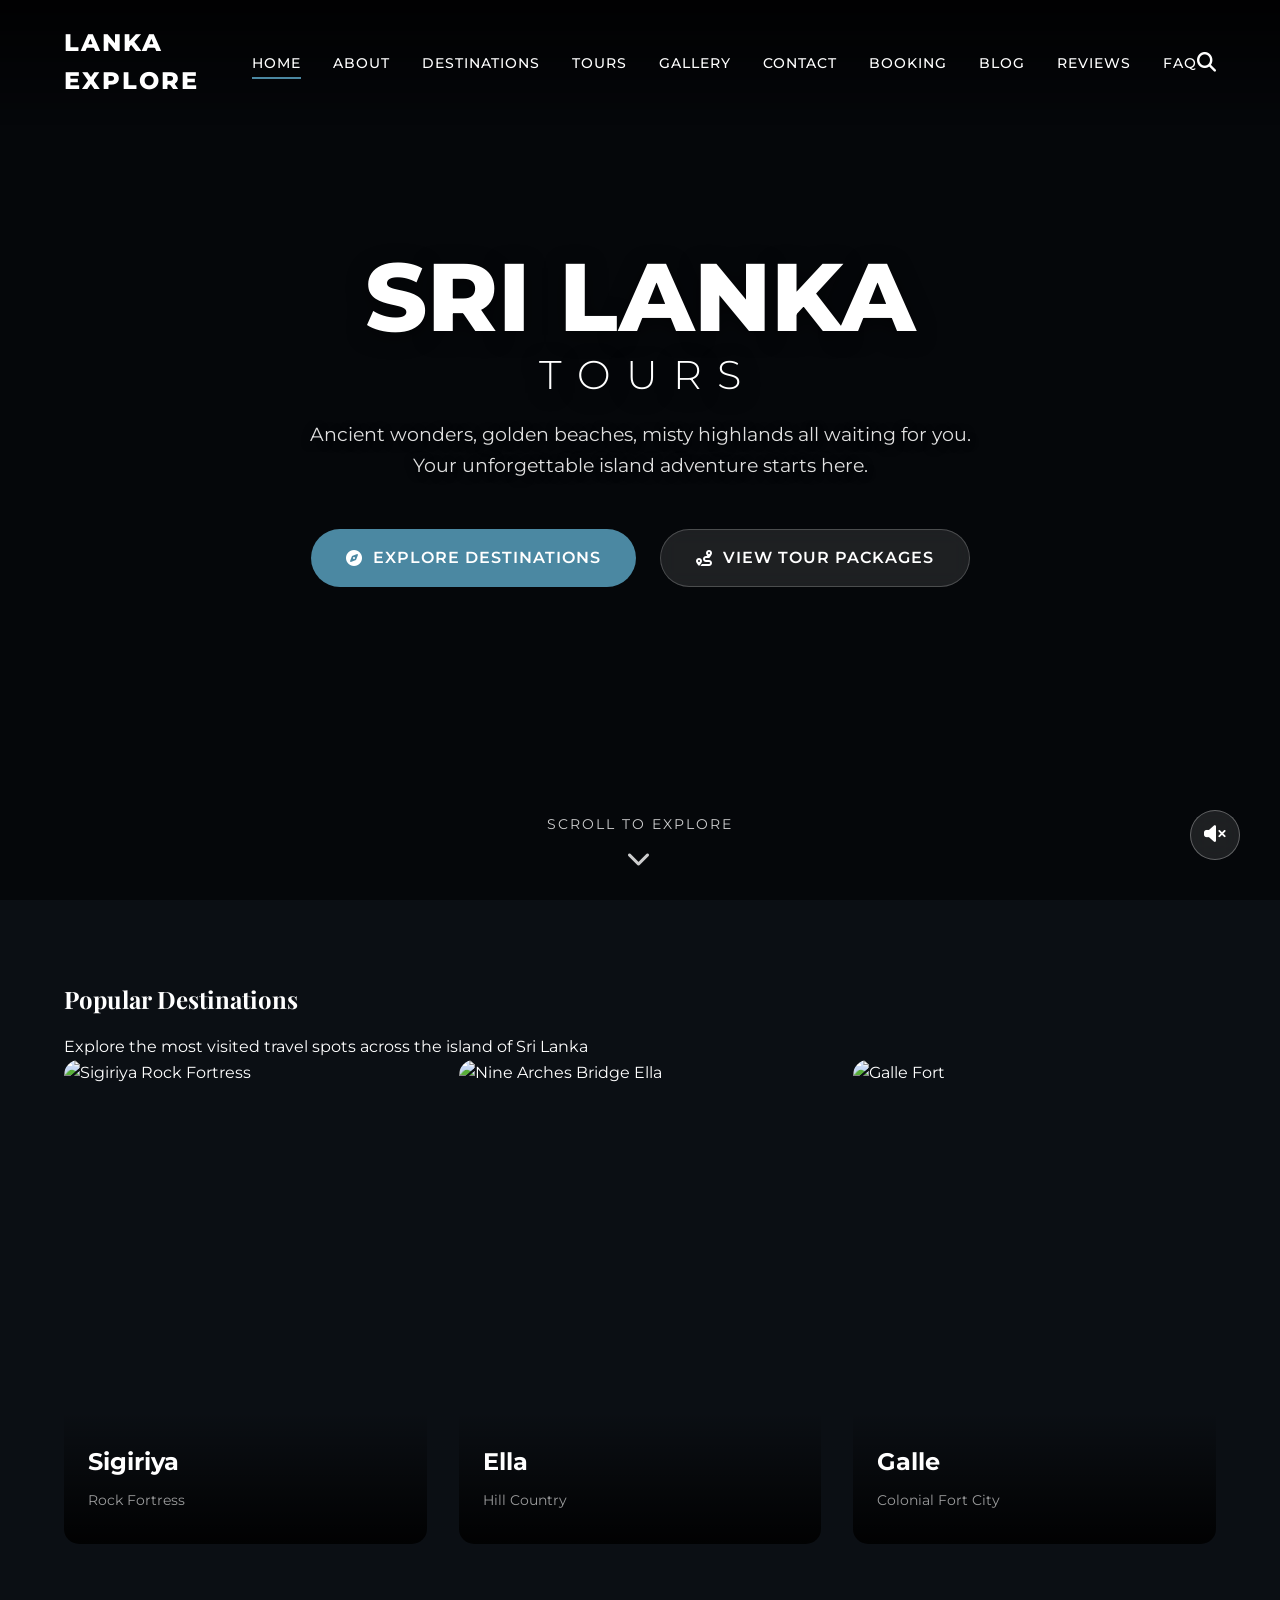
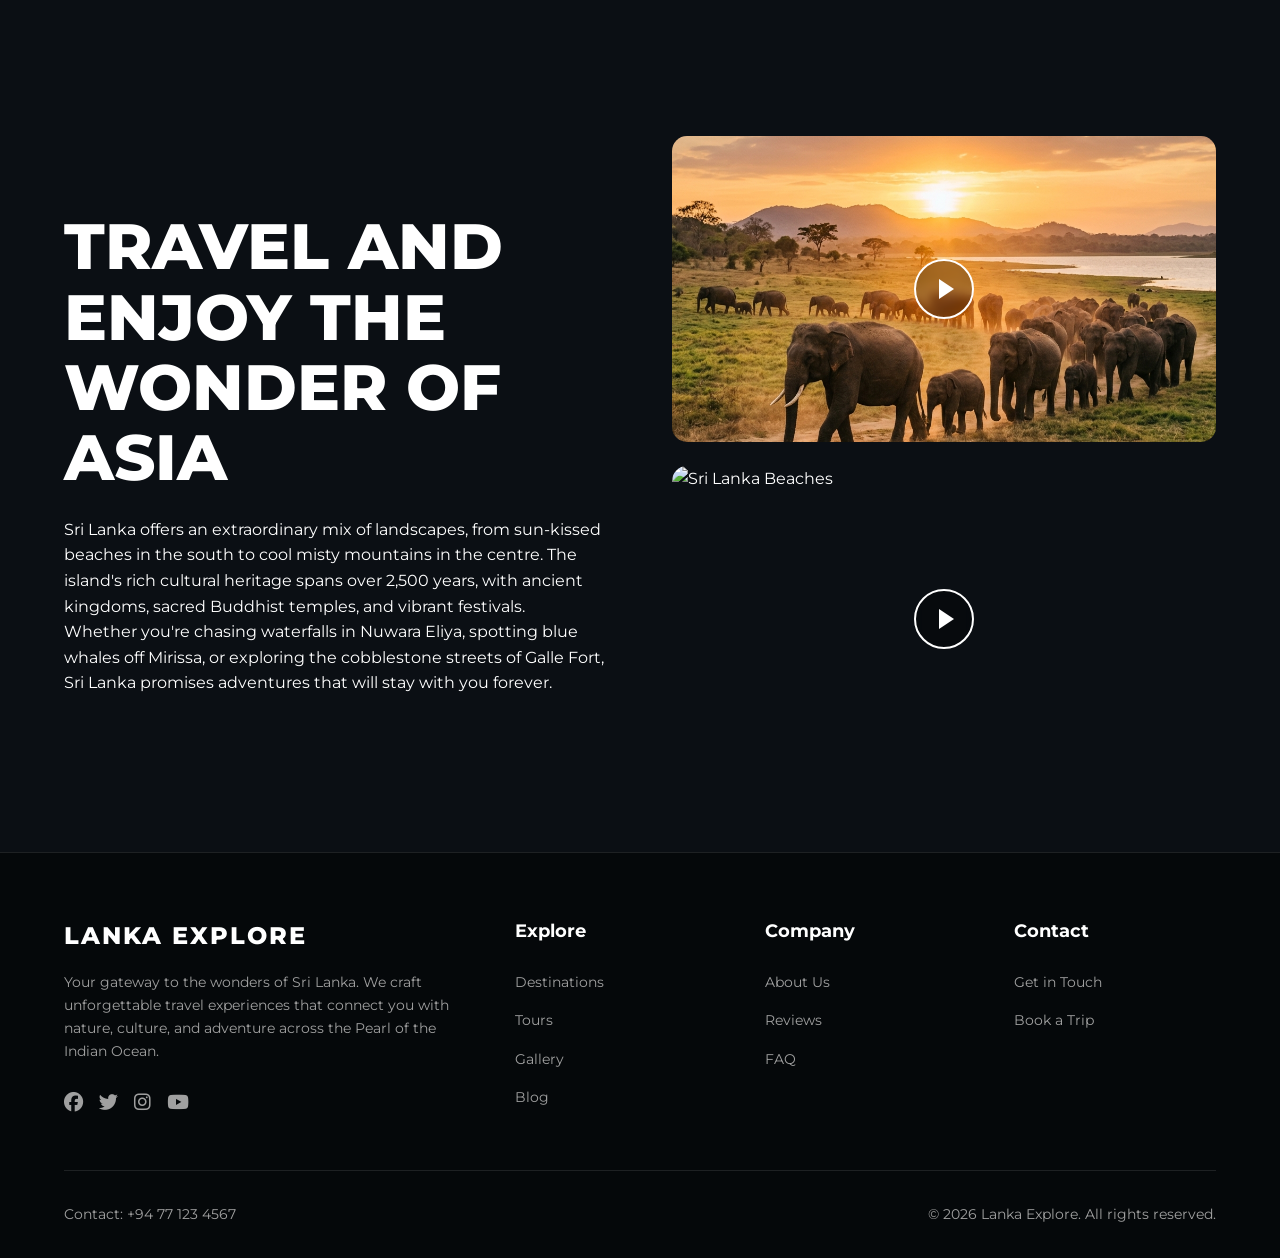
==== commit 60e61acb: "commit enhance 1" ====
--- a/index.html
+++ b/index.html
@@ -120,7 +120,7 @@
             </div>
             <div class="video-grid">
                 <div class="video-card">
-                    <img src="https://upload.wikimedia.org/wikipedia/commons/3/3d/Elephants_in_Minneriya_National_Park.jpg" alt="Sri Lanka Wildlife">
+                    <img src="assert/srilanka_wildlife.png" alt="Sri Lanka Wildlife">
                     <div class="play-btn"></div>
                 </div>
                 <div class="video-card">
--- a/css/styles.css
+++ b/css/styles.css
@@ -735,3 +735,232 @@
   nav ul { display: none; /* Simplification for mobile, usually needs JS toggle */ }
   .card { flex: 0 0 calc(100% - 2rem); }
 }
+
+/* FAQ Section */
+.faq-layout {
+  display: grid;
+  grid-template-columns: 1fr 1fr;
+  gap: 3rem;
+  align-items: start;
+}
+
+.faq-item {
+  background: var(--glass-bg);
+  backdrop-filter: var(--glass-blur);
+  -webkit-backdrop-filter: var(--glass-blur);
+  border: 1px solid var(--glass-border);
+  border-radius: 10px;
+  margin-bottom: 1rem;
+  overflow: hidden;
+  transition: all 0.3s ease;
+}
+
+.faq-item:hover {
+  border-color: rgba(255, 255, 255, 0.3);
+}
+
+.faq-question {
+  width: 100%;
+  padding: 1.5rem;
+  text-align: left;
+  background: transparent;
+  border: none;
+  color: #fff;
+  font-family: var(--font-main);
+  font-size: 1.1rem;
+  font-weight: 600;
+  cursor: pointer;
+  display: flex;
+  justify-content: space-between;
+  align-items: center;
+  transition: color 0.3s ease;
+}
+
+.faq-question:hover {
+  color: var(--accent-color);
+}
+
+.faq-question i {
+  transition: transform 0.4s ease;
+  color: var(--accent-color);
+}
+
+.faq-answer {
+  max-height: 0;
+  overflow: hidden;
+  transition: max-height 0.4s ease;
+  background: rgba(0, 0, 0, 0.2);
+}
+
+.faq-answer p {
+  padding: 0 1.5rem 1.5rem;
+  color: var(--text-secondary);
+  line-height: 1.8;
+}
+
+.faq-images {
+  display: grid;
+  grid-template-columns: 1fr 1fr;
+  gap: 1.5rem;
+  position: relative;
+}
+
+.faq-img {
+  width: 100%;
+  border-radius: 15px;
+  object-fit: cover;
+  box-shadow: 0 10px 30px rgba(0,0,0,0.5);
+  transition: transform 0.3s ease;
+}
+
+.faq-img:hover {
+  transform: translateY(-10px);
+}
+
+.img-1 {
+  aspect-ratio: 4/5;
+  margin-top: 2rem;
+}
+
+.img-2 {
+  aspect-ratio: 4/5;
+}
+
+.faq-contact-box {
+  grid-column: 1 / -1;
+  background: linear-gradient(135deg, var(--accent-color), var(--accent-hover));
+  padding: 2rem;
+  border-radius: 15px;
+  text-align: center;
+  margin-top: 1rem;
+  box-shadow: 0 10px 30px rgba(0,0,0,0.3);
+}
+
+.faq-contact-box h3 {
+  margin-bottom: 0.5rem;
+  font-family: var(--font-main);
+}
+
+.faq-contact-box p {
+  margin-bottom: 1.5rem;
+  font-size: 0.95rem;
+}
+
+@media (max-width: 900px) {
+  .faq-layout {
+    grid-template-columns: 1fr;
+  }
+  .faq-images {
+    order: -1;
+    margin-bottom: 2rem;
+  }
+}
+
+/* Reviews Section */
+.review-card {
+  background: var(--glass-bg);
+  backdrop-filter: var(--glass-blur);
+  -webkit-backdrop-filter: var(--glass-blur);
+  padding: 2.5rem 2rem;
+  border-radius: 15px;
+  border: 1px solid var(--glass-border);
+  display: flex;
+  flex-direction: column;
+  align-items: center;
+  text-align: center;
+  transition: all 0.4s cubic-bezier(0.175, 0.885, 0.32, 1.275);
+  position: relative;
+  overflow: hidden;
+}
+
+.review-card:hover {
+  transform: translateY(-15px) scale(1.03);
+  box-shadow: 0 15px 35px rgba(0,0,0,0.4);
+  border-color: var(--accent-color);
+}
+
+.reviewer-img {
+  width: 90px;
+  height: 90px;
+  border-radius: 50%;
+  object-fit: cover;
+  margin-bottom: 1.5rem;
+  border: 3px solid var(--accent-color);
+  box-shadow: 0 5px 15px rgba(0,0,0,0.3);
+  transition: transform 0.4s ease;
+}
+
+.review-card:hover .reviewer-img {
+  transform: scale(1.1) rotate(5deg);
+}
+
+.review-stars {
+  color: #ffc107;
+  margin-bottom: 1rem;
+  font-size: 1.1rem;
+}
+
+.review-text {
+  color: #ccc;
+  font-style: italic;
+  margin-bottom: 1.5rem;
+  line-height: 1.8;
+}
+
+.reviewer-name {
+  color: #fff;
+  font-size: 1.1rem;
+  margin-bottom: 0.2rem;
+}
+
+.reviewer-country {
+  color: var(--accent-color);
+  font-size: 0.85rem;
+  font-weight: 600;
+  text-transform: uppercase;
+  letter-spacing: 1px;
+}
+
+.review-bg {
+  position: absolute;
+  top: -10%; left: -10%; right: -10%; bottom: -10%;
+  background-size: cover;
+  background-position: center;
+  filter: blur(25px);
+  opacity: 0.25;
+  z-index: 0;
+  transition: all 0.5s ease;
+}
+
+.review-card:hover .review-bg {
+  filter: blur(15px);
+  opacity: 0.45;
+  transform: scale(1.05);
+}
+
+.review-card > *:not(.review-bg) {
+  position: relative;
+  z-index: 1;
+}
+
+.contact-bg {
+  position: absolute;
+  top: -10%; left: -10%; right: -10%; bottom: -10%;
+  background-size: cover;
+  background-position: center;
+  filter: blur(25px);
+  opacity: 0.25;
+  z-index: 0;
+  transition: all 0.5s ease;
+}
+
+.form-container:hover .contact-bg {
+  filter: blur(15px);
+  opacity: 0.45;
+  transform: scale(1.05);
+}
+
+.form-container > *:not(.contact-bg) {
+  position: relative;
+  z-index: 1;
+}
